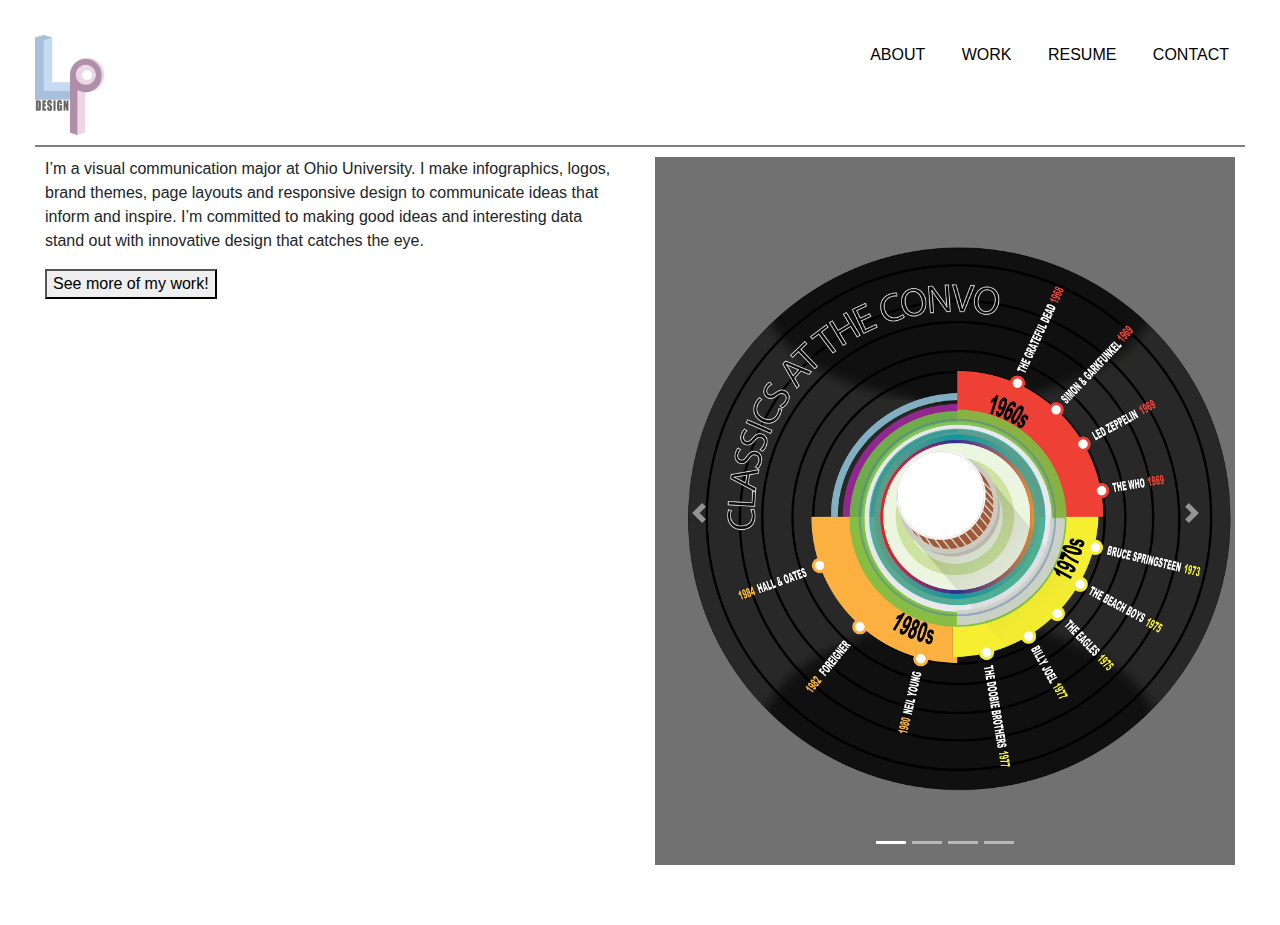
==== index.html @ 26fd4f6f "Updated html" ====
<!doctype html>
<html lang="en-US">

<head>
  <title>My portfolio page</title>
  <meta name="viewport" content="width=device-width, initial-scale=1.0">

  <link rel="stylesheet" href="https://use.fontawesome.com/releases/v5.3.1/css/all.css" integrity="sha384-mzrmE5qonljUremFsqc01SB46JvROS7bZs3IO2EmfFsd15uHvIt+Y8vEf7N7fWAU" crossorigin="anonymous">
  <link rel="stylesheet" href="https://maxcdn.bootstrapcdn.com/bootstrap/4.0.0/css/bootstrap.min.css" integrity="sha384-Gn5384xqQ1aoWXA+058RXPxPg6fy4IWvTNh0E263XmFcJlSAwiGgFAW/dAiS6JXm" crossorigin="anonymous">

  <link rel="stylesheet" href="css/style.css" />


</head>

<body>
  <header>

    <div class="header_logo2">
      <img src="images/logo.png" alt="Lara Perrin Creative Logo">
    </div>


    <ul>
  <li><a href="index.html">ABOUT</a></li>
  <li><a href="work.html">WORK</a></li>
  <li><a href="resume.html">RESUME</a></li>
  <li><a href="contact.html">CONTACT</a></li>
</ul>


  </header>

  <div id="MainContent" class="row">

    <div class="col-md-6">

    <p>I’m a visual communication major at Ohio University. I make infographics,
      logos, brand themes, page layouts and responsive design to communicate ideas
      that inform and inspire. I’m committed to making good ideas and interesting
      data stand out with innovative design that catches the eye.</p>

      <a class="SeeMore" href="work.html"><button>See more of my work!</button></a>

    </div>

    <!-- start bs_carousel -->
    <div class="bs_carousel col-md-6">
      <div id="carouselExampleIndicators" class="carousel slide" data-ride="carousel">
        <ol class="carousel-indicators">
          <li data-target="#carouselExampleIndicators" data-slide-to="0" class="active"></li>
          <li data-target="#carouselExampleIndicators" data-slide-to="1"></li>
          <li data-target="#carouselExampleIndicators" data-slide-to="2"></li>
          <li data-target="#carouselExampleIndicators" data-slide-to="3"></li>
        </ol>
        <div class="carousel-inner">
          <div class="carousel-item active">
            <img class="d-block w-100" src="images/Portfolio1.png" alt="First slide">
          </div>
            <div class="carousel-item">
              <img class="d-block w-100" src="images/Portfolio3.jpg" alt="Second slide">
          </div>
              <div class="carousel-item">
                <img class="d-block w-100" src="images/Portfolio9-02.png" alt="Third slide">
          </div>
          <div class="carousel-item">
            <img class="d-block w-100" src="images/Portfolio8.jpg" alt="Fourth slide">
      </div>
              </div>
        <a class="carousel-control-prev" href="#carouselExampleIndicators" role="button" data-slide="prev">
          <span class="carousel-control-prev-icon" aria-hidden="true"></span>
          <span class="sr-only">Previous</span>
        </a>
        <a class="carousel-control-next" href="#carouselExampleIndicators" role="button" data-slide="next">
          <span class="carousel-control-next-icon" aria-hidden="true"></span>
          <span class="sr-only">Next</span>
        </a>
            </div>

          </div>
          <!-- end bs_carousel -->
          <br>
          <br>
        </div><!-- #MainContent -->
        <footer>


        </footer>
        <script src="scripts/slideshow-auto.js"></script>
        <script src="https://code.jquery.com/jquery-3.2.1.slim.min.js" integrity="sha384-KJ3o2DKtIkvYIK3UENzmM7KCkRr/rE9/Qpg6aAZGJwFDMVNA/GpGFF93hXpG5KkN" crossorigin="anonymous"></script>
        <script src="https://cdnjs.cloudflare.com/ajax/libs/popper.js/1.12.9/umd/popper.min.js" integrity="sha384-ApNbgh9B+Y1QKtv3Rn7W3mgPxhU9K/ScQsAP7hUibX39j7fakFPskvXusvfa0b4Q" crossorigin="anonymous"></script>
        <script src="https://maxcdn.bootstrapcdn.com/bootstrap/4.0.0/js/bootstrap.min.js" integrity="sha384-JZR6Spejh4U02d8jOt6vLEHfe/JQGiRRSQQxSfFWpi1MquVdAyjUar5+76PVCmYl" crossorigin="anonymous"></script>
</body>

</html>
---- css/style.css ----
* {

font-family: 'Helvetica', sans-serif;
box-sizing:border-box;

}

body {
  margin:35px;
}



header {

  display:grid;

  grid-template-columns: 20% 80%;
  padding-bottom:10px;
  margin-bottom:10px;
  border-bottom: 2px solid grey;
  background-color: #ffffff;
}
header div.header_logo2 {
  text-align: left;
  margin:0;
}



header div.header_logo2 img {
  align-content: left;
  width:auto;
  height:100px;
}

ul {
    list-style-type: none;
    margin: 0;
    padding: 0;
    background-color: #ffffff;
    text-align:right;
}

ul li { display: inline-block}

li a {
    display: block;
    color: #000;
    padding: 8px 16px;
    text-decoration: none;
}

/* Change the link color on hover */
li a:hover {
    background-color: #555;
    color: white;
}


div#MainContent {
  /* styles for #MainContent */
  padding-left:10px;
  padding-right:10px;
  padding-bottom:20px;
}

/* Slideshow container */
.slideshow-container {
  max-width: 1000px;
  position: relative;
  margin: auto;
}

/* Hide the images by default */
.mySlides {
    display: none;
}

/* Next & previous buttons */
.prev, .next {
  cursor: pointer;
  position: absolute;
  top: 50%;
  width: auto;
  margin-top: -22px;
  padding: 16px;
  color: white;
  font-weight: bold;
  font-size: 18px;
  transition: 0.6s ease;
  border-radius: 0 3px 3px 0;
}

/* Position the "next button" to the right */
.next {
  right: 0;
  border-radius: 3px 0 0 3px;
}

/* On hover, add a black background color with a little bit see-through */
.prev:hover, .next:hover {
  background-color: rgba(0,0,0,0.8);
}

/* Caption text */
.text {
  color: #f2f2f2;
  font-size: 15px;
  padding: 8px 12px;
  position: absolute;
  bottom: 8px;
  width: 100%;
  text-align: center;
}

/* Number text (1/3 etc) */
.numbertext {
  color: #f2f2f2;
  font-size: 12px;
  padding: 8px 12px;
  position: absolute;
  top: 0;
}

/* The dots/bullets/indicators */
.dot {
  cursor: pointer;
  height: 15px;
  width: 15px;
  margin: 0 2px;
  background-color: #bbb;
  border-radius: 50%;
  display: inline-block;
  transition: background-color 0.6s ease;
}

.active, .dot:hover {
  background-color: #717171;
}

/* Fading animation */
.fade {
  -webkit-animation-name: fade;
  -webkit-animation-duration: 1.5s;
  animation-name: fade;
  animation-duration: 1.5s;
}

@-webkit-keyframes fade {
  from {opacity: .4}
  to {opacity: 1}
}

@keyframes fade {
  from {opacity: .4}
  to {opacity: 1}
}

img.portolioPicture {
  width:50%;
  float:left;
  padding-right: 10px;

}



footer {
  background-color : #ffffff;
  border-top-color: #ffffff;
  border-top-width: 20px;
  border-top-style: solid;
  padding-top:5px;
  padding-bottom: 5px;
  position:fixed;
  bottom: 0px;
  width: 100%;
  padding-bottom: 10px;

}
footer nav {
  text-align:center;

}
footer nav a {
  font-family: 'Helvetica';
  text-decoration:none;
  padding-left:10px;
  padding-right:10px;
  margin-left:15px;
  margin-right:15px;

}

footer div.socialMedia {
  /* change the padding to only be top and sides for social media div
  padding: 20px;
  */
  /* 20px on the top */
  padding-top: 20px;
  /* only 10 on the sides to match the padding for the main content */
  padding-left: 10px;
  padding-right: 10px;
  text-align: center;
}
.socialMedia a {
  margin: 20px;

  padding: 10px;

}

@media screen and (max-width: 1023px) {
  header div.header_search {

    grid-column-start: 1;

    grid-column-end: 4;
  }

}
@media screen and (min-width: 800px) {
  footer {
    display:grid;

    grid-template-columns: 50% 50%;

  }

  footer nav {

    text-align:left;
  }

  footer nav a:first-child {
    margin-left:0px
  }

  footer div.socialMedia {

    padding:0px;
    text-align:right;
  }

  footer div.socialMedia a:last-child {
    margin-right:0px
  }

}

@media screen and (min-width: 1024px) {
  header {
    grid-template-columns: 25% 75%;
  }
  header .header_logo1, header .header_logo2 {
    grid-row-start: 1;
    grid-row-end: 3;
  }
  header div.header_search {
    text-align:right;
    padding-right:10px;
  }
}
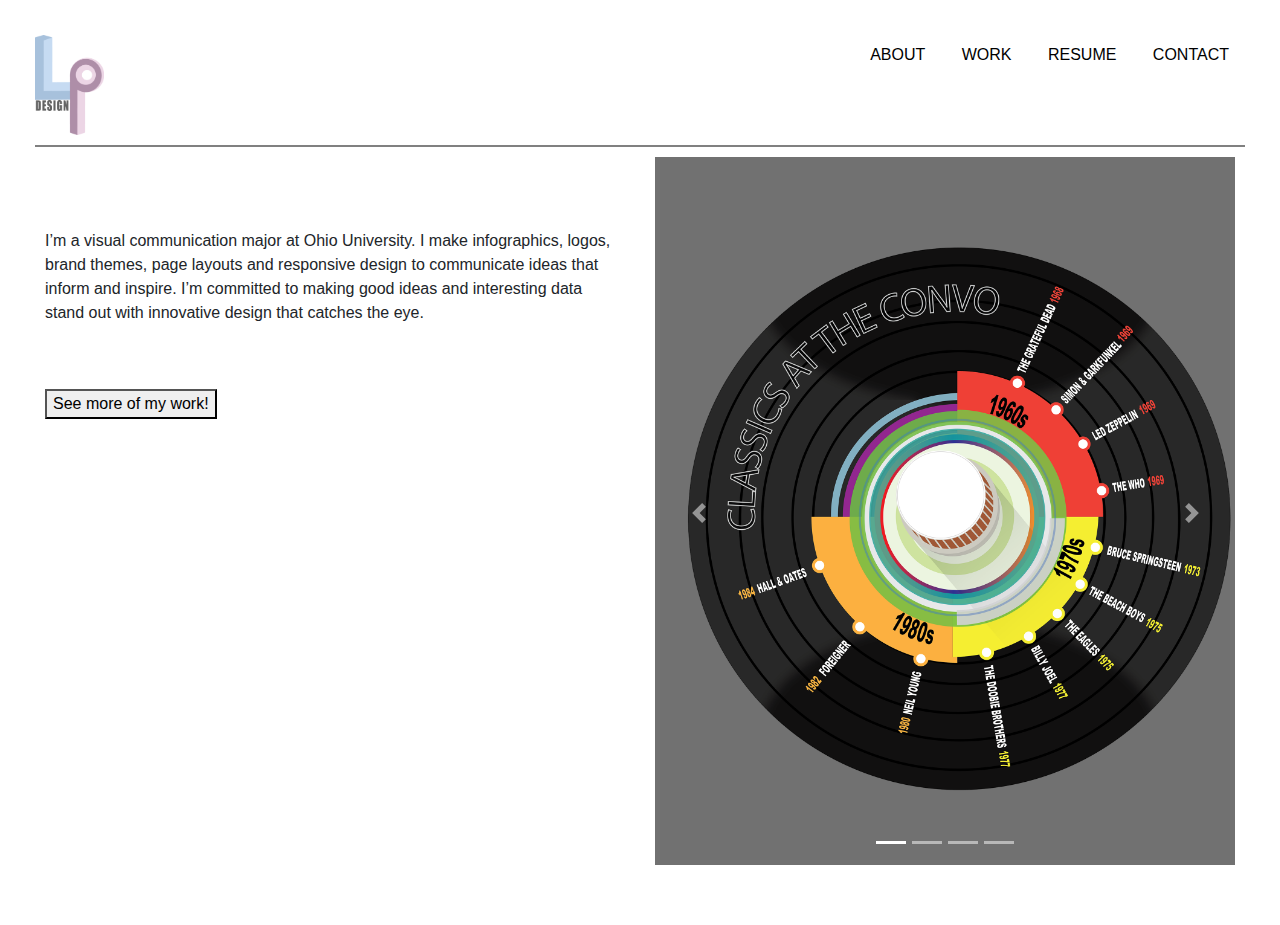
==== commit a71c1ef4: "Update index.html" ====
--- a/index.html
+++ b/index.html
@@ -35,13 +35,22 @@
 
     <div class="col-md-6">
 
+      <br>
+      <br>
+      <br>
+
     <p>I’m a visual communication major at Ohio University. I make infographics,
       logos, brand themes, page layouts and responsive design to communicate ideas
       that inform and inspire. I’m committed to making good ideas and interesting
       data stand out with innovative design that catches the eye.</p>
 
+      <br>
+      <br>
+
       <a class="SeeMore" href="work.html"><button>See more of my work!</button></a>
 
+      <br>
+      <br>
     </div>
 
     <!-- start bs_carousel -->
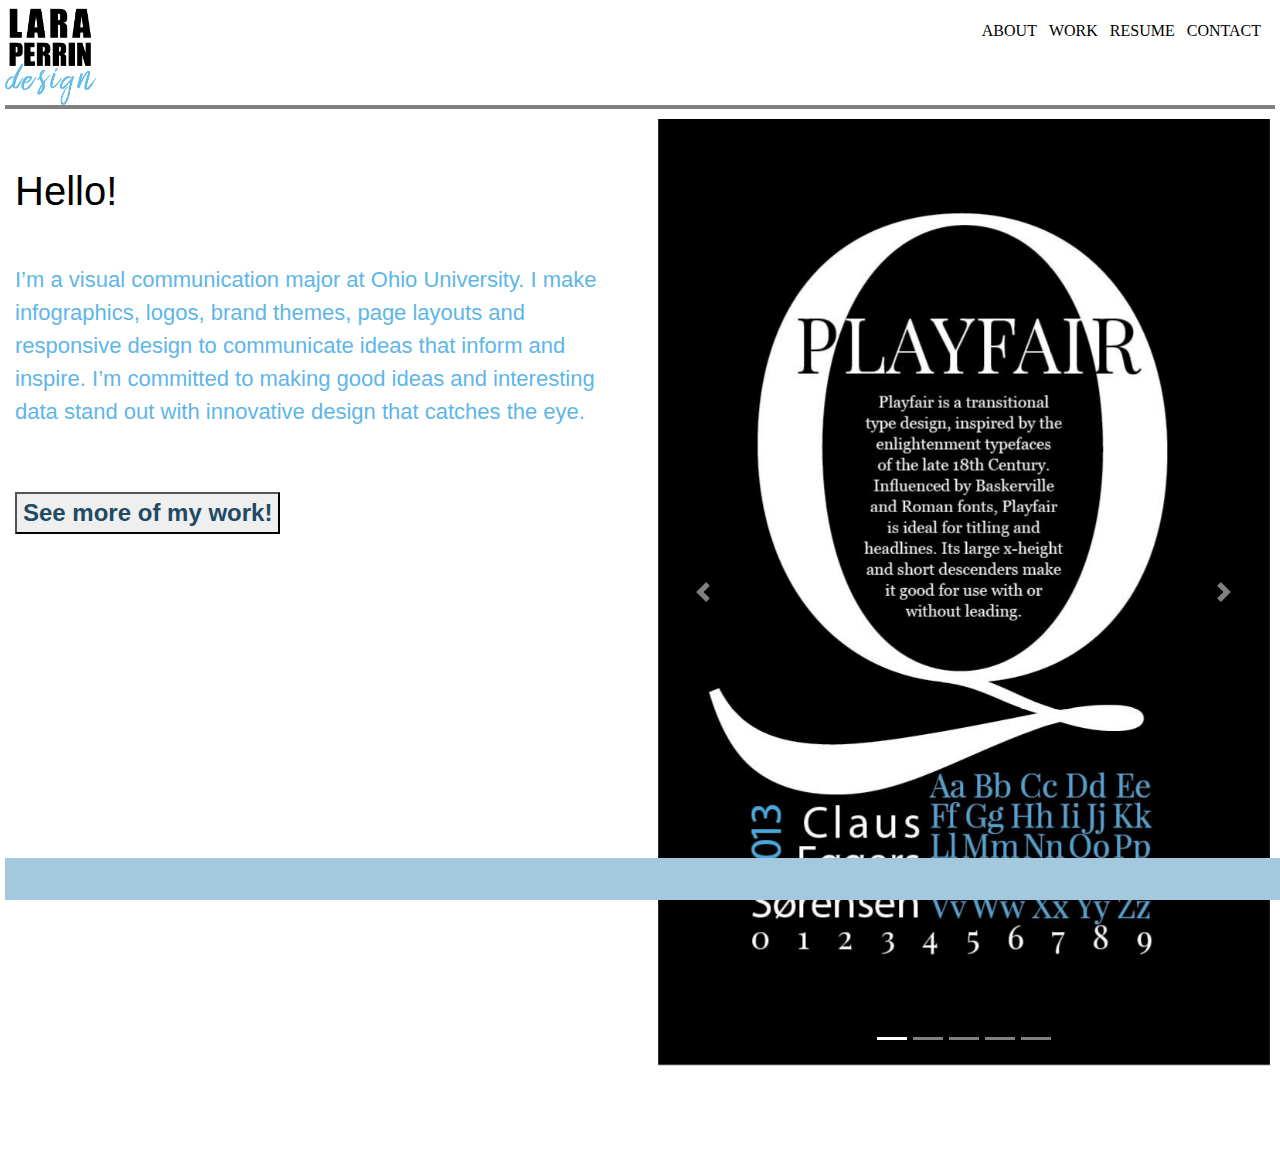
==== commit b4be226b: "Updated page" ====
--- a/index.html
+++ b/index.html
@@ -17,7 +17,7 @@
   <header>
 
     <div class="header_logo2">
-      <img src="images/logo.png" alt="Lara Perrin Creative Logo">
+      <img src="images/newlogo.png" alt="Lara Perrin Creative Logo">
     </div>
 
 
@@ -36,9 +36,8 @@
     <div class="col-md-6">
 
       <br>
-      <br>
-      <br>
-
+<h1 class="my-4">Hello! </h1>
+<br>
     <p>I’m a visual communication major at Ohio University. I make infographics,
       logos, brand themes, page layouts and responsive design to communicate ideas
       that inform and inspire. I’m committed to making good ideas and interesting
@@ -61,19 +60,23 @@
           <li data-target="#carouselExampleIndicators" data-slide-to="1"></li>
           <li data-target="#carouselExampleIndicators" data-slide-to="2"></li>
           <li data-target="#carouselExampleIndicators" data-slide-to="3"></li>
+          <li data-target="#carouselExampleIndicators" data-slide-to="4"></li>
         </ol>
         <div class="carousel-inner">
           <div class="carousel-item active">
-            <img class="d-block w-100" src="images/Portfolio1.png" alt="First slide">
+            <img class="d-block w-100" src="images/Portfolio8.jpg" alt="First slide">
           </div>
             <div class="carousel-item">
               <img class="d-block w-100" src="images/Portfolio3.jpg" alt="Second slide">
           </div>
+          <div class="carousel-item">
+            <img class="d-block w-100" src="images/twix.jpg" alt="Third slide">
+      </div>
               <div class="carousel-item">
                 <img class="d-block w-100" src="images/Portfolio9-02.png" alt="Third slide">
           </div>
           <div class="carousel-item">
-            <img class="d-block w-100" src="images/Portfolio8.jpg" alt="Fourth slide">
+            <img class="d-block w-100" src="images/Portfolio1.png" alt="Fourth slide">
       </div>
               </div>
         <a class="carousel-control-prev" href="#carouselExampleIndicators" role="button" data-slide="prev">
@@ -91,10 +94,21 @@
           <br>
           <br>
         </div><!-- #MainContent -->
+        <br>
+        <br>
+        <br>
+
         <footer>
+          <div class="socialMedia">
+            <a href="https://www.behance.net/lp41151584e8"><i class="fab fa-behance"></i></a>
+            <a href="https://www.instagram.com/lara.perrin/?hl=en"><i class="fab fa-instagram"></i></a>
+            <a href="https://www.facebook.com/lara.perrin.3"><i class="fab fa-facebook"></i></a>
+            <a href="https://www.linkedin.com/in/lara-perrin-6b567712a"><i class="fab fa-linkedin"></i></a>
 
+          </div>
 
         </footer>
+        <!--code for slideshow -->
         <script src="scripts/slideshow-auto.js"></script>
         <script src="https://code.jquery.com/jquery-3.2.1.slim.min.js" integrity="sha384-KJ3o2DKtIkvYIK3UENzmM7KCkRr/rE9/Qpg6aAZGJwFDMVNA/GpGFF93hXpG5KkN" crossorigin="anonymous"></script>
         <script src="https://cdnjs.cloudflare.com/ajax/libs/popper.js/1.12.9/umd/popper.min.js" integrity="sha384-ApNbgh9B+Y1QKtv3Rn7W3mgPxhU9K/ScQsAP7hUibX39j7fakFPskvXusvfa0b4Q" crossorigin="anonymous"></script>
--- a/css/style.css
+++ b/css/style.css
@@ -1,12 +1,12 @@
 * {
 
-font-family: 'Helvetica', sans-serif;
-box-sizing:border-box;
+font-family: 'Avenir Next';
+font-style: normal;
 
 }
 
 body {
-  margin:35px;
+  margin:5px;
 }
 
 
@@ -16,27 +16,60 @@
   display:grid;
 
   grid-template-columns: 20% 80%;
-  padding-bottom:10px;
+  padding-bottom:0px;
   margin-bottom:10px;
-  border-bottom: 2px solid grey;
+  border-bottom: 4px solid grey;
   background-color: #ffffff;
 }
 header div.header_logo2 {
   text-align: left;
   margin:0;
-}
-
+  background-color: #ffffff;
+  padding-right: 10px;
+}
+
+p {
+  font-family: "Avenir Next Condensed", sans-serif;
+  font-size: 22px;
+  color: #5EB6E8;
+}
+
+
+h1 {
+  font-family: "Avenir Next Condensed", sans-serif;
+  color: #000000;
+  font-kerning: normal;
+}
+
+h2 {
+  font-family: "Avenir Next Condensed", sans-serif;
+  font-size: 35px
+}
+
+h4 {
+  font-family: "Avenir Next", sans-serif;
+  font-size: 25px;
+  color: #000000;
+}
+
+button {
+  font-family: "Avenir Next", sans-serif;
+  font-weight: bolder;
+  color: #1E4A64
+}
 
 
 header div.header_logo2 img {
   align-content: left;
   width:auto;
   height:100px;
+  background-color: #ffffff;
+  padding-right: 10px;
 }
 
 ul {
     list-style-type: none;
-    margin: 0;
+    margin: 10px;
     padding: 0;
     background-color: #ffffff;
     text-align:right;
@@ -46,23 +79,30 @@
 
 li a {
     display: block;
-    color: #000;
-    padding: 8px 16px;
+    color: #000000;
+    padding: 4px 4px;
     text-decoration: none;
 }
 
 /* Change the link color on hover */
 li a:hover {
-    background-color: #555;
+    background-color: #5EB6E8;
     color: white;
 }
 
 
 div#MainContent {
-  /* styles for #MainContent */
   padding-left:10px;
-  padding-right:10px;
+  padding-right:5px;
   padding-bottom:20px;
+  background-color: #ffffff;
+}
+
+a.SeeMore {
+  font-size: 1.5em;
+  margin: 3em auto 0 auto;
+  background-color: #736AFF
+
 }
 
 /* Slideshow container */
@@ -103,16 +143,7 @@
   background-color: rgba(0,0,0,0.8);
 }
 
-/* Caption text */
-.text {
-  color: #f2f2f2;
-  font-size: 15px;
-  padding: 8px 12px;
-  position: absolute;
-  bottom: 8px;
-  width: 100%;
-  text-align: center;
-}
+
 
 /* Number text (1/3 etc) */
 .numbertext {
@@ -157,58 +188,44 @@
   to {opacity: 1}
 }
 
-img.portolioPicture {
-  width:50%;
-  float:left;
-  padding-right: 10px;
-
-}
-
 
 
 footer {
-  background-color : #ffffff;
-  border-top-color: #ffffff;
-  border-top-width: 20px;
-  border-top-style: solid;
-  padding-top:5px;
-  padding-bottom: 5px;
+  background-color : #A4C9DE;
+  border-top-color: #A4C9DE;
+  border-top-width: 0px;
+  border-top-style: outset;
+  padding-top:10px;
+  padding-bottom: 0px;
   position:fixed;
   bottom: 0px;
   width: 100%;
   padding-bottom: 10px;
 
 }
+
 footer nav {
   text-align:center;
 
 }
 footer nav a {
-  font-family: 'Helvetica';
+  font-family: 'Avenir Next';
   text-decoration:none;
   padding-left:10px;
   padding-right:10px;
-  margin-left:15px;
-  margin-right:15px;
-
-}
-
-footer div.socialMedia {
-  /* change the padding to only be top and sides for social media div
-  padding: 20px;
-  */
-  /* 20px on the top */
-  padding-top: 20px;
-  /* only 10 on the sides to match the padding for the main content */
-  padding-left: 10px;
-  padding-right: 10px;
-  text-align: center;
-}
+  margin-left:10px;
+  margin-right:10px;
+
+}
+
 .socialMedia a {
   margin: 20px;
-
-  padding: 10px;
-
+  padding: 5px;
+
+}
+
+.socialMedia i {
+  color: white;
 }
 
 @media screen and (max-width: 1023px) {
@@ -222,30 +239,23 @@
 }
 @media screen and (min-width: 800px) {
   footer {
-    display:grid;
-
-    grid-template-columns: 50% 50%;
-
-  }
-
-  footer nav {
-
-    text-align:left;
-  }
-
-  footer nav a:first-child {
-    margin-left:0px
-  }
+    display: block;
+
+    grid-template-columns: 100%;
+
+  }
+
+footer {
+
+}
 
   footer div.socialMedia {
 
     padding:0px;
-    text-align:right;
-  }
-
-  footer div.socialMedia a:last-child {
-    margin-right:0px
-  }
+    text-align:center;
+    font-size: 15px;
+  }
+
 
 }
 
